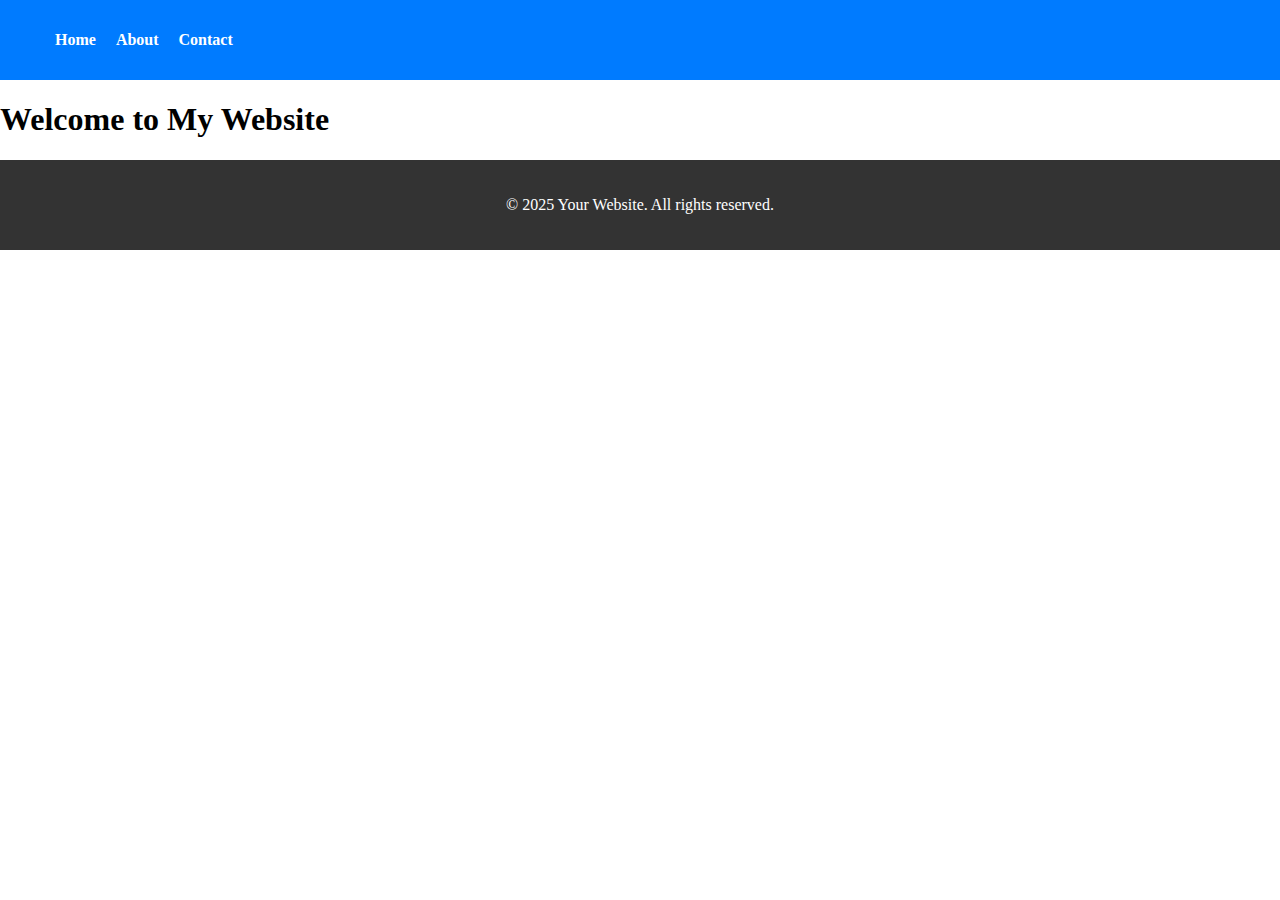
==== index.html @ 0e05abe6 "initial commit skeleton code" ====
<!DOCTYPE html>
<html lang="en">

<head>
    <meta charset="UTF-8">
    <meta name="viewport" content="width=device-width, initial-scale=1.0">
    <link rel="stylesheet" href="/css/styles.css">
    <title>Document</title>
</head>

<body>
    <div id="header"></div>

    <main>
        <h1>Welcome to My Website</h1>
    </main>

    <div id="footer"></div>

    <script async src="js/loadComponents.js"></script>

</body>

</html>
---- css/styles.css ----
body{
    margin: 0;
}
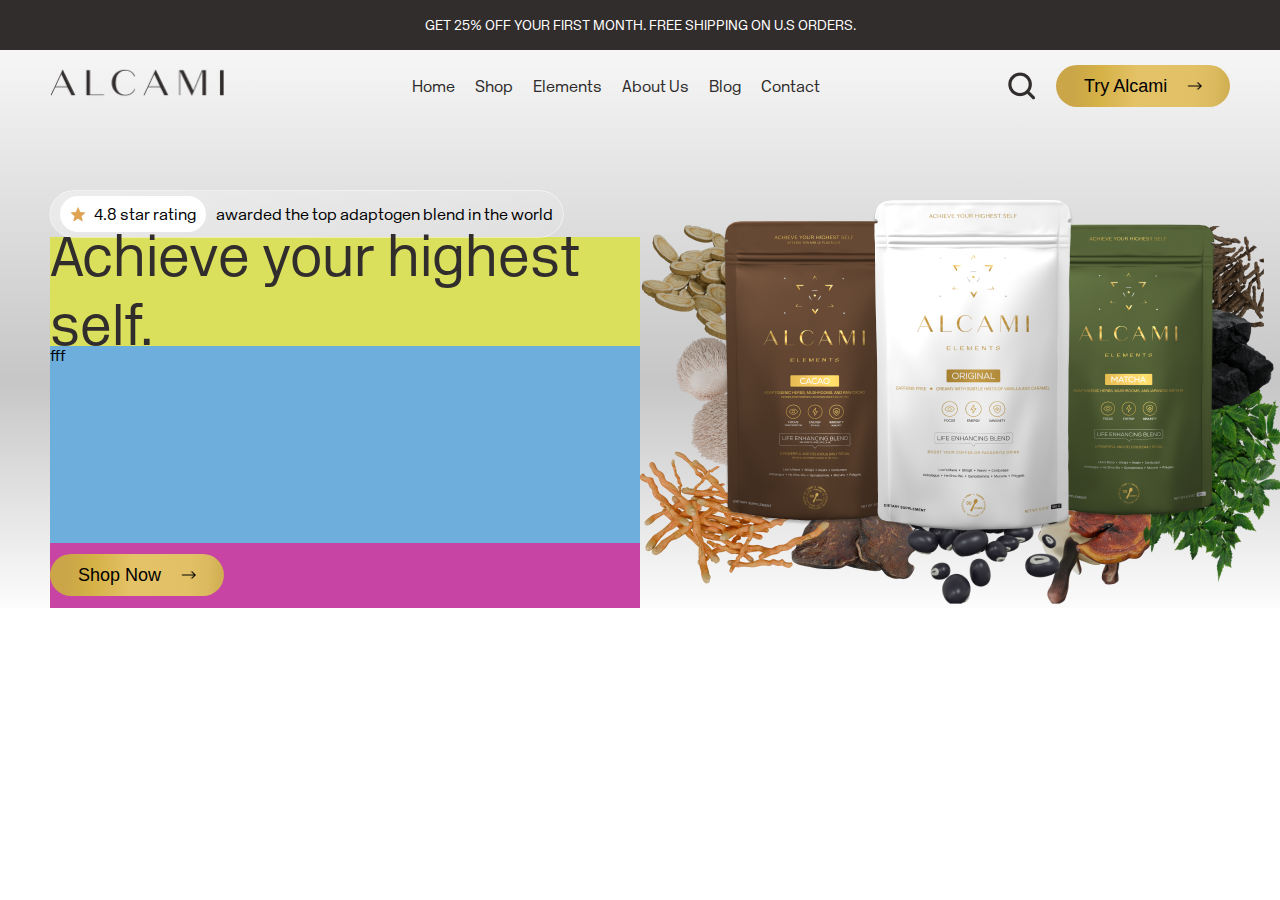
==== commit a3b08b71: "implemented till first section" ====
--- a/index.html
+++ b/index.html
@@ -9,16 +9,84 @@
 </head>
 
 <body>
-    <div id="header"></div>
+    <section class="discount-banner">
+        <p>GET 25% OFF YOUR FIRST MONTH. FREE SHIPPING ON U.S ORDERS.</p>
+    </section>
+    <div class="gradient-section-wrapper">
+        <header>
+            <nav class="navbar">
+                <a href="#" class="logo">
+                    <img src="./assets/icons/logo.png" alt="alcami logo" width="174" height="30" />
+                </a>
 
-    <main>
-        <h1>Welcome to My Website</h1>
-    </main>
 
-    <div id="footer"></div>
+                <input class="search-bar" type="text" placeholder="Search For products..."
+                    aria-placeholder="search for an alcami product" />
 
-    <script async src="js/loadComponents.js"></script>
+                <!-- Navigation Links -->
+                <ul class="nav-links">
+                    <li><a href="#home">Home</a></li>
+                    <li><a href="#about">Shop</a></li>
+                    <li><a href="#services">Elements</a></li>
+                    <li><a href="#contact">About Us</a></li>
+                    <li><a href="#contact">Blog</a></li>
+                    <li><a href="#contact">Contact</a></li>
+                </ul>
 
+                <div class="btn-and-try-btn">
+                    <img class="search-button" src="./assets/icons/search-icon.png" alt="search icon" />
+
+                    <button class="try-alcami-btn">
+                        <p>Try Alcami</p>&nbsp;
+                        <img src="./assets/icons/arrow-right.png" alt="right arrow" width="15" height="8">
+                    </button>
+                </div>
+
+                <!-- Hamburger Menu Button (Only Visible on Mobile) -->
+                <button class="menu-toggle" aria-label="Toggle navigation">
+                    ☰
+                </button>
+            </nav>
+        </header>
+
+        <section class="first-section">
+            <div class="first-section-text-container">
+                <div class="first-section-text-sub-container">
+
+                    <div class="first-section-text-div1">
+                        <div>
+                            &nbsp;&nbsp;&nbsp;<span class="star-review-span">
+                                <img src="./assets/icons/review-star.png" alt="review star">
+                                <span>4.8 star rating</span>
+                                
+                            </span>
+                            <span>awarded the top adaptogen blend in the world</span>&nbsp;&nbsp;&nbsp;
+                        </div>
+                    </div>
+
+                    <div class="first-section-text-div2">
+                        <p>Achieve your highest self.</p>
+                    </div>
+
+                    <div class="first-section-text-div3">
+                        fff
+                    </div>
+
+                    <div class="first-section-text-div4">
+                        <button class="try-alcami-btn">
+                            <p>Shop Now</p>&nbsp;
+                            <img src="./assets/icons/arrow-right.png" alt="right arrow" width="15" height="8">
+                        </button>
+                    </div>
+
+                </div>
+            </div>
+            <div class="first-section-image-container">
+                <img src="./assets/icons/product-image-1.png" alt="product images">
+            </div>
+        </section>
+    </div>
+    <script src="/js/script.js"></script>
 </body>
 
 </html>--- a/css/styles.css
+++ b/css/styles.css
@@ -1,3 +1,303 @@
-body{
-    margin: 0;
+@font-face {
+    font-family: 'NewRailAlphabet';
+    src: url('../assets/fonts/NewRailAlphabet-Light.otf') format('opentype');
+    font-weight: 300;
+    font-style: normal;
+}
+
+@font-face {
+    font-family: 'NewRailAlphabet';
+    src: url('../assets/fonts/NewRailAlphabet-White.otf') format('opentype');
+    font-weight: 200;
+    font-style: normal;
+}
+
+@font-face {
+    font-family: 'NewRailAlphabet';
+    src: url('../assets/fonts/NewRailAlphabet-Bold.otf') format('opentype');
+    font-weight: 700;
+    font-style: normal;
+}
+
+:root {
+    --mobile: 599px;
+    --tablet-min: 600px;
+    --tablet-max: 1023px;
+
+    --primary-color: #333;
+    --text-color: #2e2b2b;
+    --hover-color: #c6b749;
+
+    --fontAndBgColor: #322d2d;
+
+    --golden-gradient: linear-gradient(93.63deg, #CAA648 -0.61%, #CAA648 10.09%, #D5B147 25.19%, #E4C267 46.69%, #E2C065 78.94%, #DBB95E 90.77%, #D0AE52 98.29%, #C09F41 104.74%, #BB9A3C 106.89%);
+}
+
+body {
+    margin: 0;
+    font-family: 'NewRailAlphabet', serif;
+}
+
+/* discount banner section */
+
+.discount-banner {
+    background-color: var(--fontAndBgColor);
+    min-height: 50px;
+    display: flex;
+    justify-content: center;
+    align-items: center;
+}
+
+.discount-banner p {
+    margin: 0;
+    font-weight: 300;
+    font-size: 14px;
+    color: #fff;
+}
+
+/* Tablet (600px - 1023px) */
+@media (min-width: 600px) and (max-width: 1023px) {
+    .discount-banner {
+        min-height: 45px;
+    }
+
+    .discount-banner p {
+        font-size: 13px;
+    }
+}
+
+/* Mobile (Below 599px) */
+@media (max-width: 599px) {
+    .discount-banner {
+        min-height: 40px;
+    }
+
+    .discount-banner p {
+        font-size: 12px;
+    }
+}
+
+/* gradient-section-wrapper */
+
+.gradient-section-wrapper {
+    background: linear-gradient(180deg, rgba(243, 243, 243, 0.75) 0%, rgba(184, 184, 184, 0.8) 59.38%, rgba(243, 243, 243, 0.25) 100%);
+}
+
+/* Navbar */
+
+.navbar {
+    display: flex;
+    justify-content: space-between;
+    align-items: center;
+    padding: 15px 0px;
+    margin: 0 50px;
+}
+
+/* Logo */
+.logo {
+    font-size: 1.5rem;
+    font-weight: bold;
+    color: var(--text-color);
+    text-decoration: none;
+}
+
+/* search button and bar */
+
+.search-bar {
+    display: none;
+    border: 0;
+    border-radius: 25px;
+    height: 40px;
+    width: 841px;
+    padding-left: 20px;
+    background-color: #d9d9d9;
+    box-sizing: content-box;
+    font-weight: 400;
+    font-size: 14px;
+}
+
+.search-bar.active {
+    display: block;
+}
+
+.search-bar:focus {
+    outline: none;
+}
+
+.search-bar::placeholder {
+    color: black;
+    opacity: 1;
+}
+
+.search-button {
+    cursor: pointer;
+}
+
+
+
+/* Navigation Links */
+.nav-links {
+    list-style: none;
+    display: flex;
+    gap: 20px;
+    margin: 0;
+    padding: 0;
+}
+
+.nav-links li {
+    display: inline;
+}
+
+.nav-links a {
+    color: var(--text-color);
+    text-decoration: none;
+    transition: color 0.3s ease;
+    font-weight: 300;
+    font-size: 16px;
+}
+
+.nav-links a:hover {
+    color: var(--hover-color);
+}
+
+.nav-links.search-active {
+    display: none;
+}
+
+.try-alcami-btn {
+    width: 174px;
+    height: 42px;
+    padding: 12px 24px;
+    display: flex;
+    justify-content: space-around;
+    align-items: center;
+    cursor: pointer;
+    border-radius: 30px;
+    border: none;
+    background: var(--golden-gradient);
+}
+
+.try-alcami-btn p {
+    margin: 0;
+    font-weight: 300;
+    font-size: 18px;
+}
+
+.btn-and-try-btn {
+    display: flex;
+    justify-content: center;
+    align-items: center;
+    gap: 20px;
+}
+
+/* Hamburger Menu (Hidden by Default on Desktop) */
+.menu-toggle {
+    display: none;
+    background: none;
+    border: none;
+    color: var(--text-color);
+    font-size: 2rem;
+    cursor: pointer;
+}
+
+/* Responsive Styles */
+@media (max-width: 599px) {
+    .menu-toggle {
+        display: block;
+    }
+
+    .nav-links {
+        display: none;
+        flex-direction: column;
+        background: linear-gradient(180deg, rgba(243, 243, 243, 0.75) 0%, rgba(184, 184, 184, 0.8) 59.38%, rgba(243, 243, 243, 0.25) 100%);
+        position: absolute;
+        top: 120px;
+        right: 1px;
+        width: 200px;
+        padding: 10px;
+        border-radius: 5px;
+    }
+
+    .nav-links.active {
+        display: flex;
+    }
+}
+
+/* first section */
+
+.first-section {
+    display: flex;
+    justify-content: center;
+    /* background-color: indigo; */
+    margin: 50px 50px 0 50px;
+}
+
+.first-section-text-container {
+    width: 50%;
+}
+
+.first-section-text-sub-container{
+    height: 100%;
+}
+
+.first-section-text-div1{
+    height: 15%;
+    display: flex;
+    justify-content: flex-start;
+    align-items: flex-end;
+}
+
+.first-section-text-div1 div{
+    background: linear-gradient(90.05deg, rgba(255, 255, 255, 0.36) 0.04%, rgba(252, 252, 252, 0.12) 102.54%);
+    box-shadow: 0 0 0 0.5px #fff;
+    border-radius: 30px;
+    height: 46px;
+    display: flex;
+    justify-content: center;
+    align-items: center;
+    gap: 10px;
+}
+
+.star-review-span{
+    background-color: #fff;
+    border-radius: 30px;
+    height: 36px;
+    display: flex;
+    justify-content: center;
+    align-items: center;
+    gap: 8px;
+    padding: 0 10px;
+}
+
+.first-section-text-div2{
+    height: 25%;
+    background-color: rgb(218, 223, 92);
+    display: flex;
+    justify-content: flex-start;
+    align-items: center;
+}
+
+.first-section-text-div2 p{
+    margin: 0;
+    font-size: 56px;
+    font-weight: 300;
+    color: var(--fontAndBgColor);
+}
+
+.first-section-text-div3{
+    height: 45%;
+    background-color: rgb(110, 174, 220);
+}
+
+.first-section-text-div4{
+    height: 15%;
+    background-color: rgb(199, 67, 164);
+    display: flex;
+    justify-content: flex-start;
+    align-items: center;
+}
+
+.first-section-image-container {
+    width: 50%;
+    text-align: center;
 }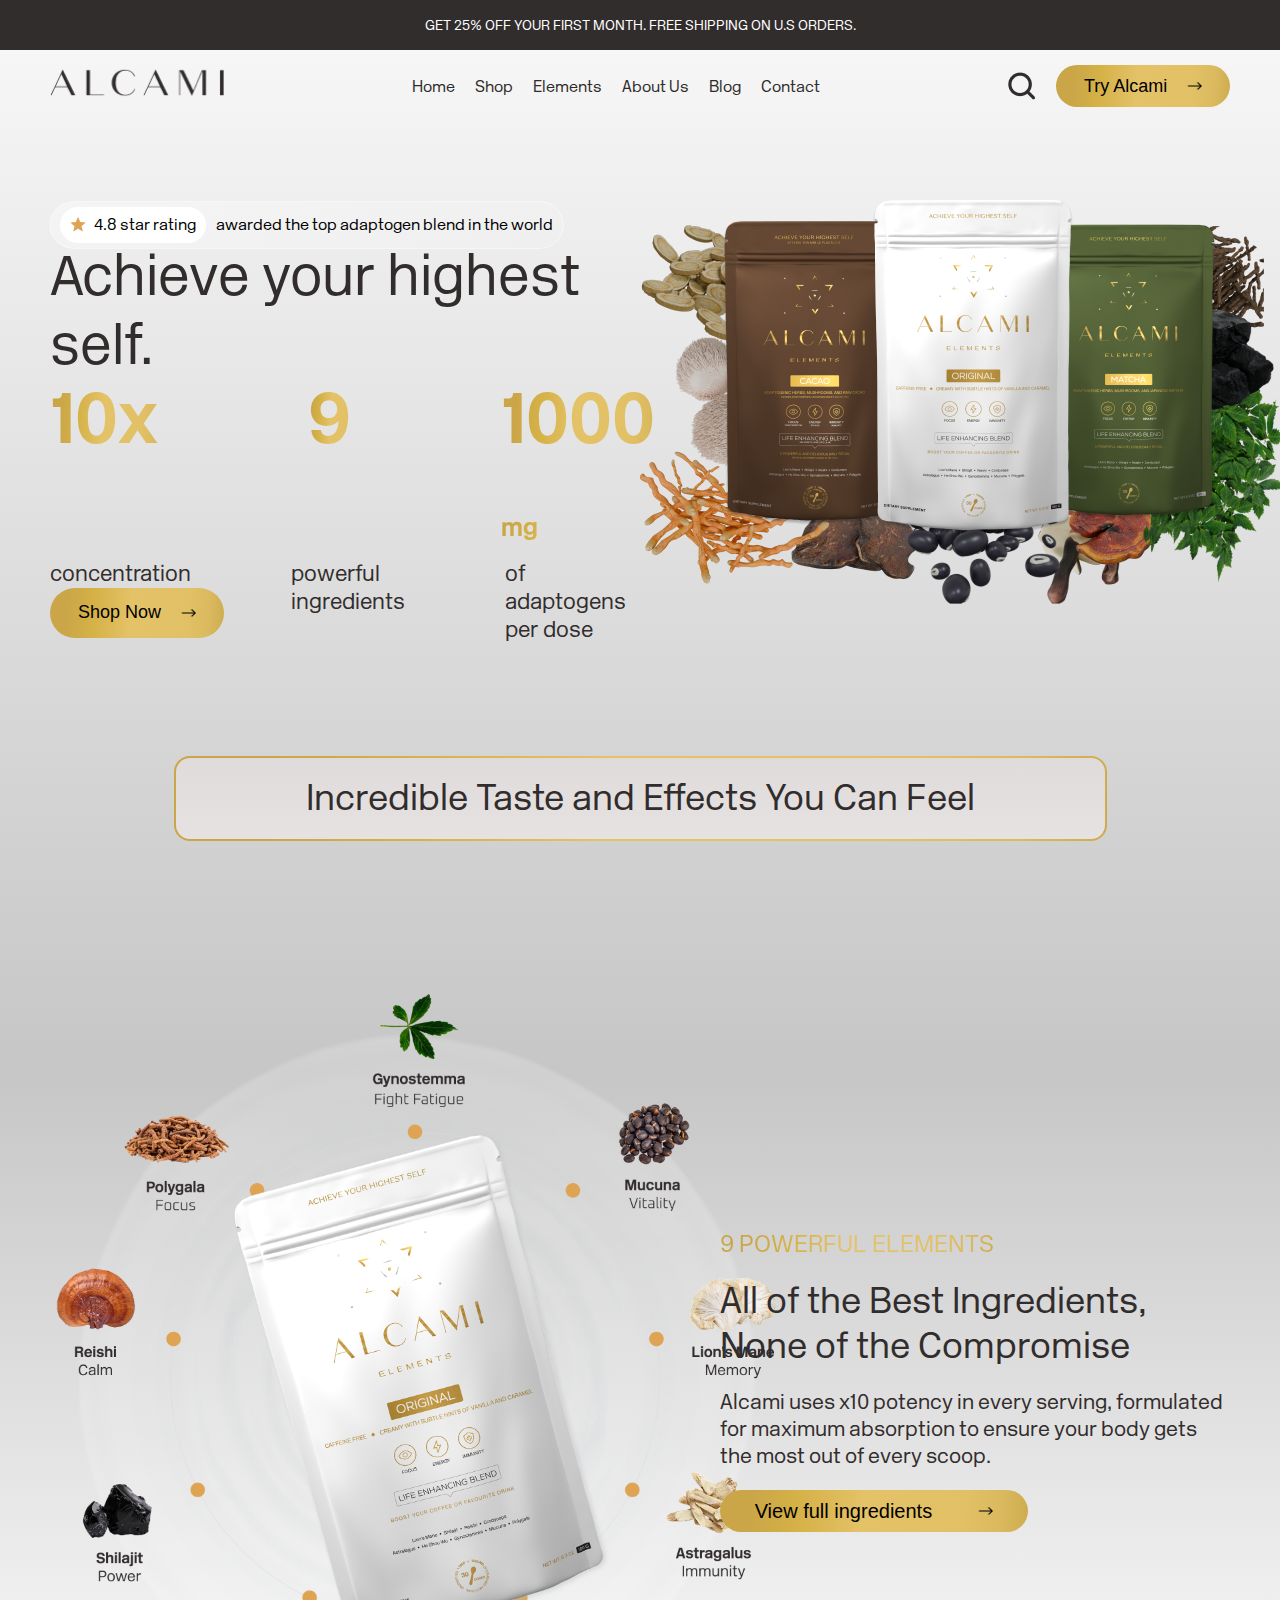
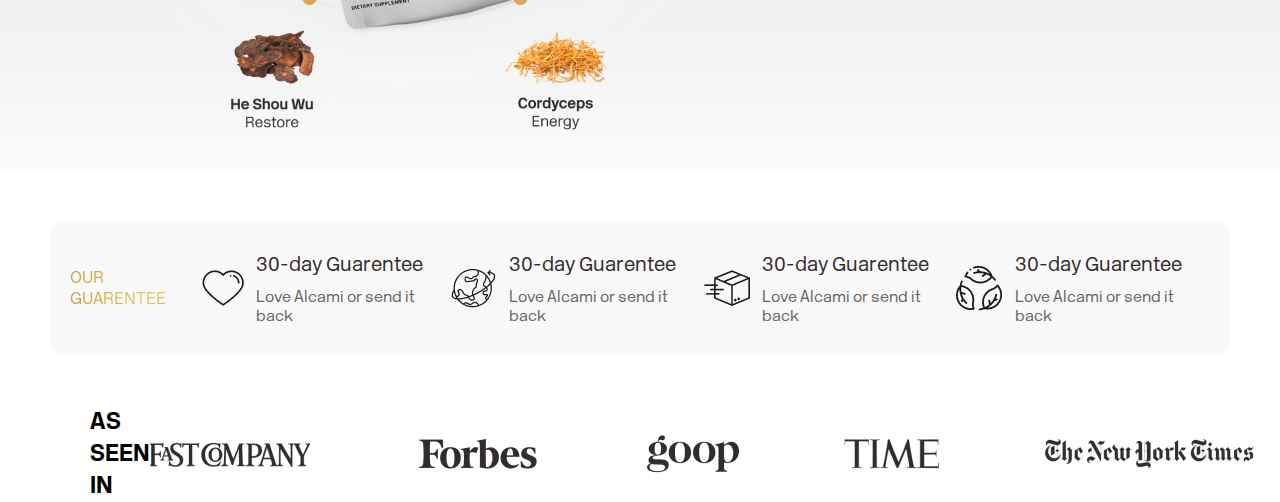
==== commit 1a135921: "developed till as seen is section" ====
--- a/index.html
+++ b/index.html
@@ -58,7 +58,7 @@
                             &nbsp;&nbsp;&nbsp;<span class="star-review-span">
                                 <img src="./assets/icons/review-star.png" alt="review star">
                                 <span>4.8 star rating</span>
-                                
+
                             </span>
                             <span>awarded the top adaptogen blend in the world</span>&nbsp;&nbsp;&nbsp;
                         </div>
@@ -69,7 +69,16 @@
                     </div>
 
                     <div class="first-section-text-div3">
-                        fff
+                        <div>
+                            <p>10x</p>
+                            <p>9</p>
+                            <p>1000 <span style="font-size: 25px;font-weight: 700;">mg</span></p>
+                        </div>
+                        <div>
+                            <p>concentration</p>
+                            <p>powerful<br>ingredients</p>
+                            <p>of adaptogens<br>per dose</p>
+                        </div>
                     </div>
 
                     <div class="first-section-text-div4">
@@ -82,10 +91,80 @@
                 </div>
             </div>
             <div class="first-section-image-container">
-                <img src="./assets/icons/product-image-1.png" alt="product images">
+                <img src="./assets/images/product-image-1.png" alt="product images">
+            </div>
+        </section>
+
+        <section class="incredible-taste-container">
+            <div class="content-box">
+                <p>Incredible Taste and Effects You Can Feel</p>
+            </div>
+        </section>
+
+        <section class="second-section">
+            <div class="second-section-image-container">
+                <img src="./assets/images/ingredients-image.png" alt="ingredients image">
+            </div>
+            <div class="second-section-text-container">
+                <p>9 POWERFUL ELEMENTS</p>
+
+                <p>All of the Best Ingredients, None of the Compromise</p>
+
+                <p>Alcami uses x10 potency in every serving, formulated for maximum absorption to ensure your body gets
+                    the most out of every scoop.</p>
+                <button class="view-ingredients-btn">
+                    <p>View full ingredients</p>&nbsp;
+                    <img src="./assets/icons/arrow-right.png" alt="right arrow" width="15" height="8">
+                </button>
             </div>
         </section>
     </div>
+
+    <section class="guarentee-container">
+        <p>our guarentee</p>
+        <div>
+            <img src="./assets/icons/guarentee/guarentee1.png" alt="hearts icon">
+            <div>
+                <p>30-day Guarentee</p>
+                <p>Love Alcami or send it back</p>
+            </div>
+        </div>
+        <div>
+            <img src="./assets/icons/guarentee/guarentee2.png" alt="hearts icon">
+            <div>
+                <p>30-day Guarentee</p>
+                <p>Love Alcami or send it back</p>
+            </div>
+        </div>
+        <div>
+            <img src="./assets/icons/guarentee/guarentee3.png" alt="hearts icon">
+            <div>
+                <p>30-day Guarentee</p>
+                <p>Love Alcami or send it back</p>
+            </div>
+        </div>
+        <div>
+            <img src="./assets/icons/guarentee/guarentee4.png" alt="hearts icon">
+            <div>
+                <p>30-day Guarentee</p>
+                <p>Love Alcami or send it back</p>
+            </div>
+        </div>
+    </section>
+
+
+    <section class="as-seen-in-container">
+        <div>
+            <p>as seen in</p>
+        </div>
+        <div>
+            <img src="./assets/icons/companies/fastCo.png" alt="goop logo">
+            <img src="./assets/icons/companies/forbes.png" alt="goop logo">
+            <img src="./assets/icons/companies/goop.png" alt="goop logo">
+            <img src="./assets/icons/companies/time.png" alt="goop logo">
+            <img src="./assets/icons/companies/nYTimes.png" alt="goop logo">
+        </div>
+    </section>
     <script src="/js/script.js"></script>
 </body>
 
--- a/css/styles.css
+++ b/css/styles.css
@@ -236,18 +236,18 @@
     width: 50%;
 }
 
-.first-section-text-sub-container{
+.first-section-text-sub-container {
     height: 100%;
 }
 
-.first-section-text-div1{
+.first-section-text-div1 {
     height: 15%;
     display: flex;
     justify-content: flex-start;
     align-items: flex-end;
 }
 
-.first-section-text-div1 div{
+.first-section-text-div1 div {
     background: linear-gradient(90.05deg, rgba(255, 255, 255, 0.36) 0.04%, rgba(252, 252, 252, 0.12) 102.54%);
     box-shadow: 0 0 0 0.5px #fff;
     border-radius: 30px;
@@ -258,7 +258,7 @@
     gap: 10px;
 }
 
-.star-review-span{
+.star-review-span {
     background-color: #fff;
     border-radius: 30px;
     height: 36px;
@@ -269,35 +269,244 @@
     padding: 0 10px;
 }
 
-.first-section-text-div2{
+.first-section-text-div2 {
     height: 25%;
-    background-color: rgb(218, 223, 92);
     display: flex;
     justify-content: flex-start;
     align-items: center;
 }
 
-.first-section-text-div2 p{
+.first-section-text-div2 p {
     margin: 0;
     font-size: 56px;
     font-weight: 300;
     color: var(--fontAndBgColor);
 }
 
-.first-section-text-div3{
-    height: 45%;
-    background-color: rgb(110, 174, 220);
-}
-
-.first-section-text-div4{
+.first-section-text-div3 {
+    height: 40%;
+}
+
+.first-section-text-div3 div {
+    display: flex;
+}
+
+.first-section-text-div3 div:first-child {
+    display: flex;
+    gap: 150px;
+}
+
+.first-section-text-div3 div:first-child p {
+    margin: 0;
+    font-size: 72px;
+    font-weight: 700;
+    background: var(--golden-gradient);
+    background-clip: text;
+    -webkit-background-clip: text;
+    -webkit-text-fill-color: transparent;
+}
+
+.first-section-text-div3 div:nth-child(2) {
+    display: flex;
+    gap: 100px;
+    font-size: 22px;
+    font-weight: 300;
+    color: var(--fontAndBgColor);
+}
+
+.first-section-text-div3 div:nth-child(2) p {
+    margin: 0;
+}
+
+.first-section-text-div4 {
     height: 15%;
-    background-color: rgb(199, 67, 164);
     display: flex;
     justify-content: flex-start;
     align-items: center;
+}
+
+.first-section-text-div4 button {
+    height: 50px;
 }
 
 .first-section-image-container {
     width: 50%;
     text-align: center;
+}
+
+/* incredible-taste-container */
+
+.incredible-taste-container {
+    display: flex;
+    justify-content: center;
+    align-items: center;
+    text-align: center;
+    margin: 80px 0 150px 0;
+}
+
+.content-box {
+    position: relative;
+    display: inline-block;
+    padding: 10px 20px;
+    font-size: 24px;
+    font-weight: 400;
+    border-radius: 16px;
+
+    background-color: transparent;
+
+    border: 2px solid transparent;
+    background-image: linear-gradient(rgb(224, 219, 219), rgb(231, 226, 226)), var(--golden-gradient);
+    background-origin: border-box;
+    background-clip: padding-box, border-box;
+}
+
+.content-box p {
+    margin: 0;
+    background: transparent;
+    color: var(--fontAndBgColor);
+    padding: 8px 110px;
+    font-size: 36px;
+    font-weight: 300;
+}
+
+/* view full ingredients section */
+
+.second-section {
+    display: flex;
+    justify-content: center;
+    margin: 50px 50px 0 50px;
+}
+
+.second-section-text-container {
+    width: 50%;
+    display: flex;
+    flex-direction: column;
+    justify-content: center;
+    align-items: flex-start;
+    margin-left: 80px;
+}
+
+.second-section-text-container>p:first-child {
+    margin: 0 0 20px 0;
+    font-size: 24px;
+    font-weight: 300;
+    background: var(--golden-gradient);
+    background-clip: text;
+    -webkit-background-clip: text;
+    -webkit-text-fill-color: transparent;
+}
+
+.second-section-text-container p:nth-child(2) {
+    margin: 0 0 20px 0;
+    font-size: 36px;
+    color: var(--fontAndBgColor);
+}
+
+.second-section-text-container p:nth-child(3) {
+    margin: 0 0 20px 0;
+    font-size: 21px;
+    color: var(--fontAndBgColor);
+}
+
+.view-ingredients-btn {
+    width: 308px;
+    height: 42px;
+    padding: 12px 24px;
+    display: flex;
+    justify-content: space-around;
+    align-items: center;
+    cursor: pointer;
+    border-radius: 30px;
+    border: none;
+    background: var(--golden-gradient);
+}
+
+.view-ingredients-btn p {
+    margin: 0;
+    font-weight: 300;
+    font-size: 20px;
+}
+
+.second-section-image-container {
+    width: 50%;
+}
+
+.second-section-image-container img {
+    width: 730px;
+    height: 775px;
+}
+
+/* guarentee section */
+
+.guarentee-container {
+    display: flex;
+    justify-content: space-between;
+    align-items: center;
+    margin: 50px 50px 0 50px;
+    background-color: rgba(249, 249, 249, 1);
+    border-radius: 15px;
+    padding: 30px 20px;
+}
+
+.guarentee-container>p {
+    font-size: 17px;
+    font-weight: 300;
+    background: var(--golden-gradient);
+    background-clip: text;
+    -webkit-background-clip: text;
+    -webkit-text-fill-color: transparent;
+    text-transform:uppercase;
+}
+
+.guarentee-container>div {
+    display: flex;
+    justify-content: center;
+    align-items: center;
+    gap: 12px;
+}
+
+.guarentee-container > div > div p:first-child{
+    margin: 0;
+    color: rgba(50, 45, 45, 1);
+    font-size: 20px;
+    font-weight: 300;
+
+}
+
+.guarentee-container > div > div p:nth-child(2){
+    margin: 10px 0 0 0;
+    color: rgba(102, 102, 102, 1);
+    font-size: 16px;
+    font-weight: 300;
+}
+
+/* as seen in */
+
+.as-seen-in-container{
+    display: flex;
+    justify-content: space-between;
+    align-items: center;
+    margin: 50px 50px 0 50px;
+    padding: 0 40px;
+}   
+
+.as-seen-in-container > div:first-child{
+    text-transform: uppercase;
+}
+
+.as-seen-in-container > div:first-child p{
+    font-size: 24px;
+    font-weight: 700;
+    margin: 0;
+}
+
+.as-seen-in-container > div:nth-child(2){
+    display: flex;
+    justify-content: space-between;
+    align-items: center;
+    gap: 100px;
+}
+
+
+.as-seen-in-container > div:nth-child(2) img{
 }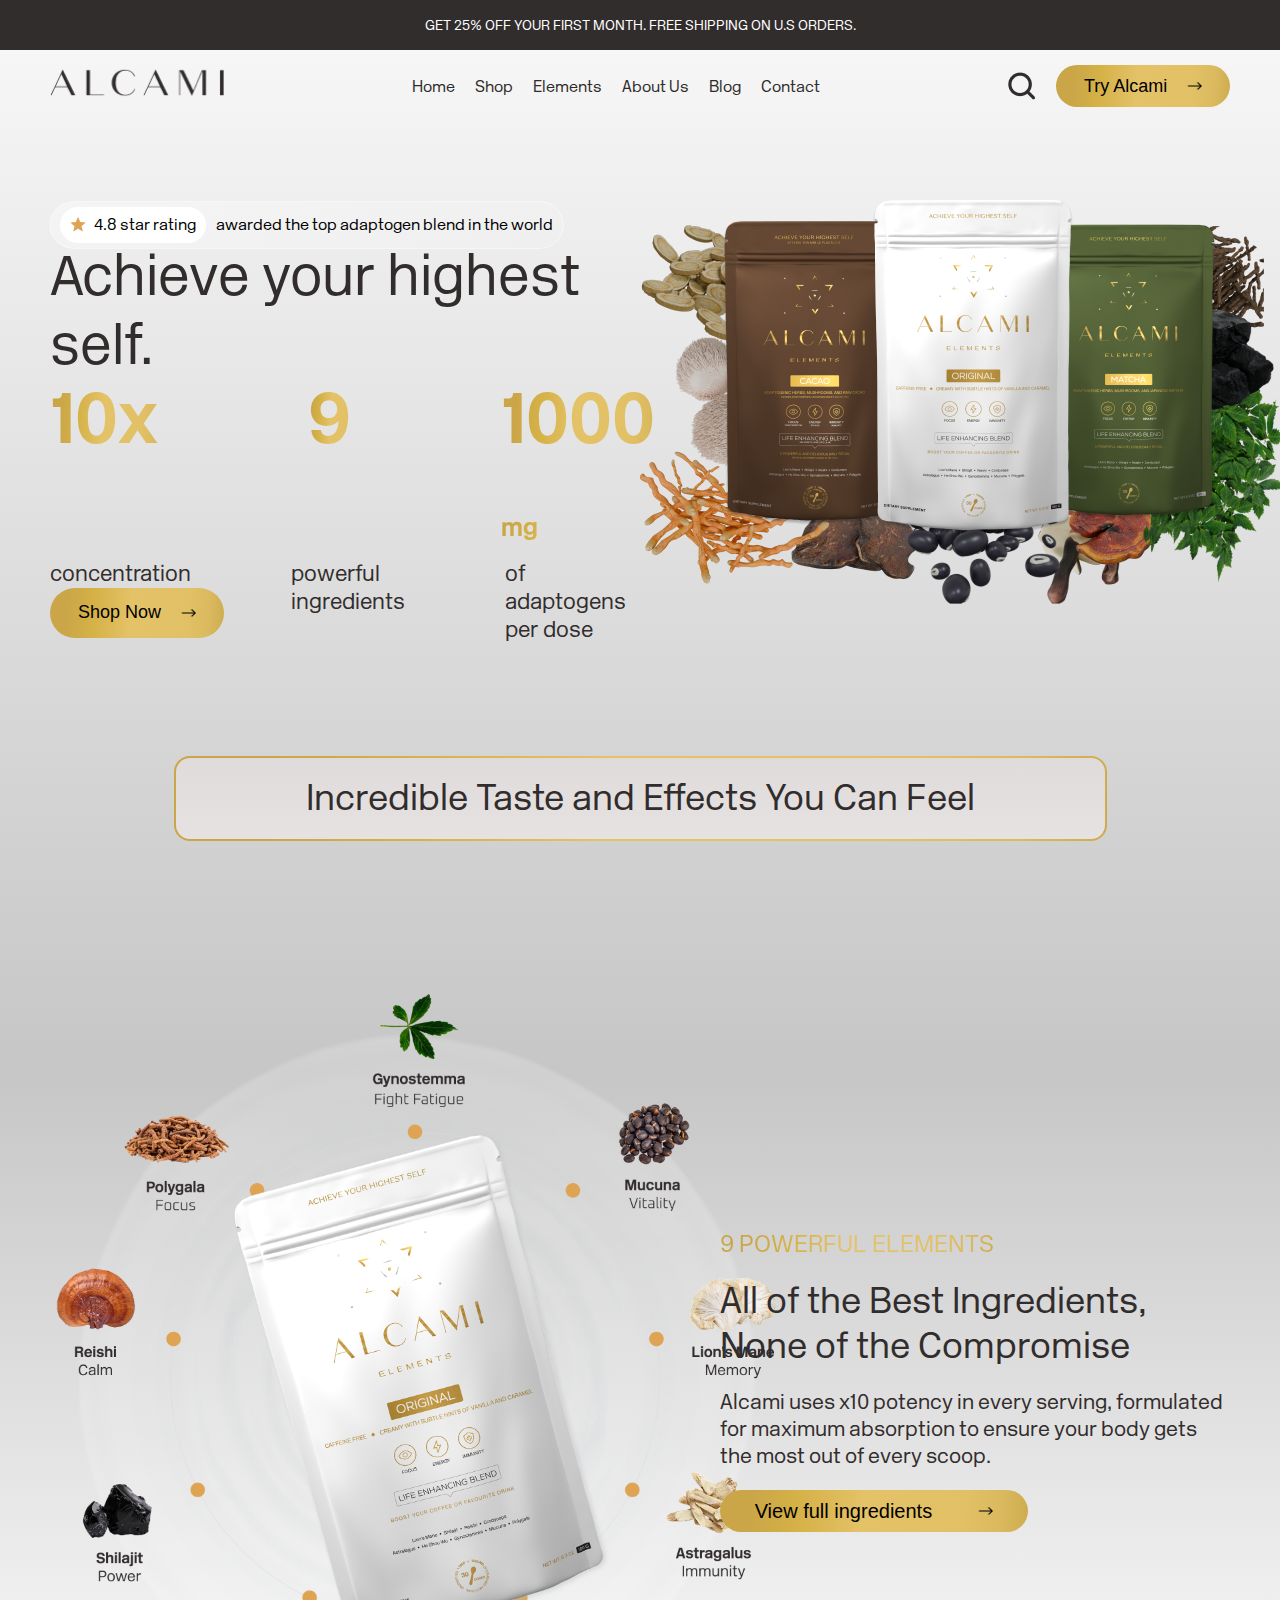
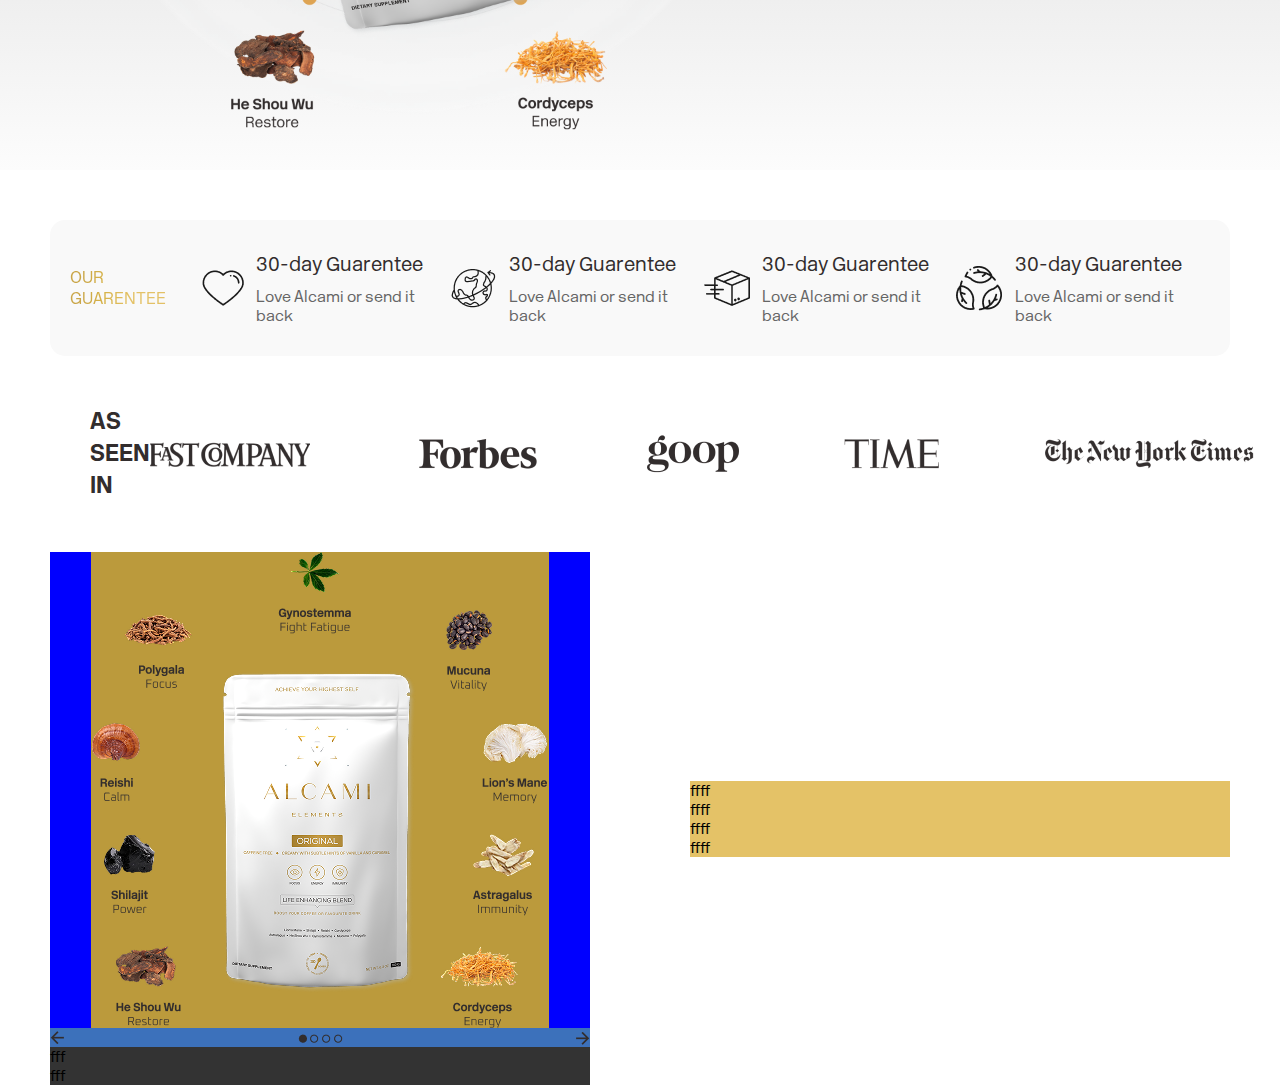
==== commit d69b1e9c: "ingredients section started" ====
--- a/index.html
+++ b/index.html
@@ -165,6 +165,37 @@
             <img src="./assets/icons/companies/nYTimes.png" alt="goop logo">
         </div>
     </section>
+
+    <section class="add-to-cart-container">
+        <div>
+            <div>
+                <div class="ingredients-image-container">
+                    <img src="assets//images/addToCart/ingredients.png" alt="ingredients">
+                    <img src="assets/images/addToCart/alcamiHero.png" alt="alcami hero image">
+                </div>
+                <div class="dots-and-arrows-container">
+                    <img src="/assets/icons/addToCart/arroww.png" alt="slider arrow">
+                    <div>
+                        <img src="assets/icons/addToCart/dotFilled.png" alt="filled dot">
+                        <img src="assets/icons/addToCart/dotUnfilled.png" alt="unfilled dot">
+                        <img src="assets/icons/addToCart/dotUnfilled.png" alt="unfilled dot">
+                        <img src="assets/icons/addToCart/dotUnfilled.png" alt="unfilled dot">
+                    </div>
+                    <img src="/assets/icons/addToCart/arroww.png" style="transform: rotate(180deg);" alt="slider arrow">
+                </div>
+            </div>
+            <div>fff</div>
+            <div>fff</div>
+        </div>
+        <div>
+            <div>ffff</div>
+            <div>ffff</div>
+            <div>ffff</div>
+            <div>ffff</div>
+        </div>
+    </section>
+
+
     <script src="/js/script.js"></script>
 </body>
 
--- a/css/styles.css
+++ b/css/styles.css
@@ -488,7 +488,7 @@
     align-items: center;
     margin: 50px 50px 0 50px;
     padding: 0 40px;
-}   
+}
 
 .as-seen-in-container > div:first-child{
     text-transform: uppercase;
@@ -498,6 +498,7 @@
     font-size: 24px;
     font-weight: 700;
     margin: 0;
+    color: var(--fontAndBgColor);
 }
 
 .as-seen-in-container > div:nth-child(2){
@@ -507,6 +508,51 @@
     gap: 100px;
 }
 
-
-.as-seen-in-container > div:nth-child(2) img{
+/* add to cart section */
+
+.add-to-cart-container{
+    display: flex;
+    justify-content: center;
+    align-items: center;
+    margin: 50px 50px 0 50px;
+}
+
+.add-to-cart-container > div:first-child{
+    background-color: #333;
+    width: 50%;
+    margin-right: 100px;
+}
+
+.add-to-cart-container > div:first-child > div:first-child{
+    background: rgba(249, 249, 249, 1);
+    position: relative;
+    border-radius: 10px;
+}
+
+.add-to-cart-container > div:first-child > div:first-child > div:first-child > img:first-child{
+    background-color: #BB9A3C;
+}
+
+.add-to-cart-container > div:first-child > div:first-child > div:first-child > img:nth-child(2){
+    position: absolute;
+    top: 100px;
+}
+
+.ingredients-image-container{
+    background-color: blue;
+    display: flex;
+    justify-content: center;
+    align-items: center;
+}
+
+.add-to-cart-container > div:nth-child(2){
+    background-color: #E4C267;
+    width: 50%;
+}
+
+.dots-and-arrows-container{
+    background-color: #3c71bb;
+    display: flex;
+    justify-content: space-between;
+    align-items: center;
 }